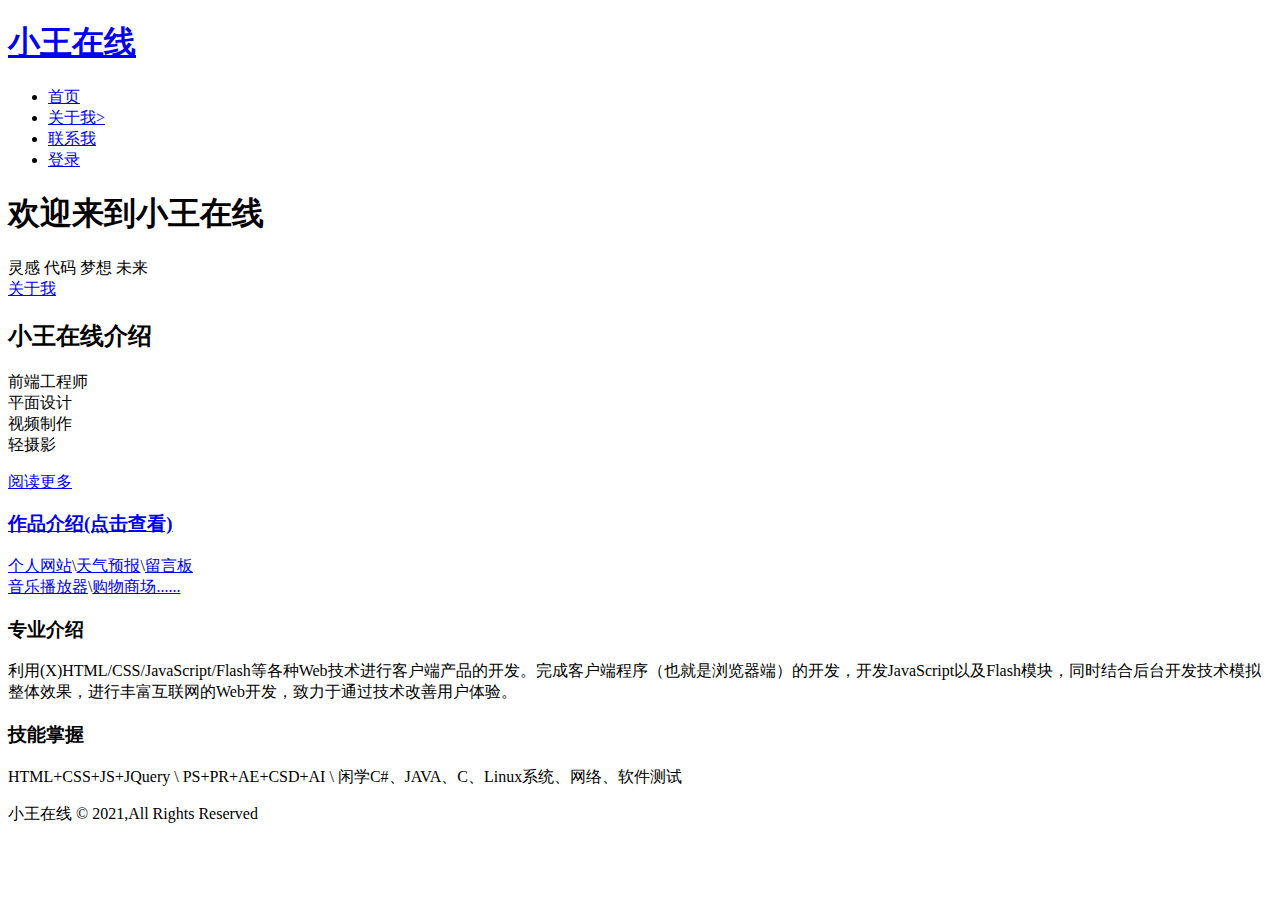
==== index.html @ 5a1388a7 "first push" ====
<!DOCTYPE html>
<html lang="en">
<head>
    <meta charset="UTF-8">
    <meta name="viewport" content="width=device-width, initial-scale=1.0">
   <meta name="description" content="欢迎来到小王在线">
   <meta name="keywords" content="前端编程，小王在线">
   <link rel="stylesheet" href="./css/style.css">
   <link rel="stylesheet" href="./css/font-awesome.min.css">
   <link rel="stylesheet" media="screen and (max-width: 768px)" href="css/mobile.css">
    <title>小王在线|首页</title>
</head>
<body>
    <header>
        <nav id="navbar">
            <div class="container">
                <h1><a href="index.html">小王在线</a></h1>
                <ul>
                    <li><a class="current"  href="index.html">首页</a></li>
                    <li><a href="about.html">关于我></i></a></li>
                    <li><a href="contact.html">联系我</a></li>
                    <li><a href="login.html">登录</a></li>
                </ul>
            </div>
          
        </nav>
        <div id="showcase">
            <div class="container">
                <div class="showcase-content">
                    <h1>
                        欢迎来到<span class="text-primary">小王在线</span>
                    </h1>
                    <div class="Flex">
                        <span>灵感</span>
                        <span>代码</span>
                        <span>梦想</span>
                        <span>未来</span>
                    </div>
                    <a class="btn" href="about.html">关于我</a>
                </div>
            </div>
        </div>
    </header>
    <section id="home-info" class="bg-dark">
        <div class="info-img"></div>
        <div class="info-content">
            <h2><span class="text-primary">小王在线</span>介绍</h2>
            <p>前端工程师<br>平面设计<br>视频制作<br>轻摄影</p>
            <a class="btn btn-light" href="about.html">阅读更多</a>
        </div>
    </section>
    <setion id="features">
        <div class="box bg-light">
           <a href="作品介绍/index.html"> <i class="fa fa-leanpub fa-3x" aria-hidden="true"></i></a>
            <h3><a href="作品介绍/index.html">作品介绍(点击查看)</a></h3>
            <p><a href="./个人网站/home.html">个人网站</a>\<a href="./天气预报.html">天气预报</a>\<a href="#">留言板</a><br><a href="#">音乐播放器</a>\<a href="#">购物商场......</a></p>  
        </div>
       
        <div class="box bg-primary">
            <i class="fa fa-line-chart fa-3x" aria-hidden="true"></i>
            <h3>专业介绍</h3>
            <p>利用(X)HTML/CSS/JavaScript/Flash等各种Web技术进行客户端产品的开发。完成客户端程序（也就是浏览器端）的开发，开发JavaScript以及Flash模块，同时结合后台开发技术模拟整体效果，进行丰富互联网的Web开发，致力于通过技术改善用户体验。</p>
            
        </div>
        <div class="box bg-light">
            <i class="fa fa-graduation-cap fa-3x" aria-hidden="true"></i>
            <h3>技能掌握</h3>
            <p>HTML+CSS+JS+JQuery    \
                PS+PR+AE+CSD+AI    \
                闲学C#、JAVA、C、Linux系统、网络、软件测试</p>

        </div>
    </setion>
    <div class="clr"></div>
    <footer id="main-footer">
        <p>小王在线 &copy; 2021,All Rights Reserved</p>
    </footer>

</body>
</html>
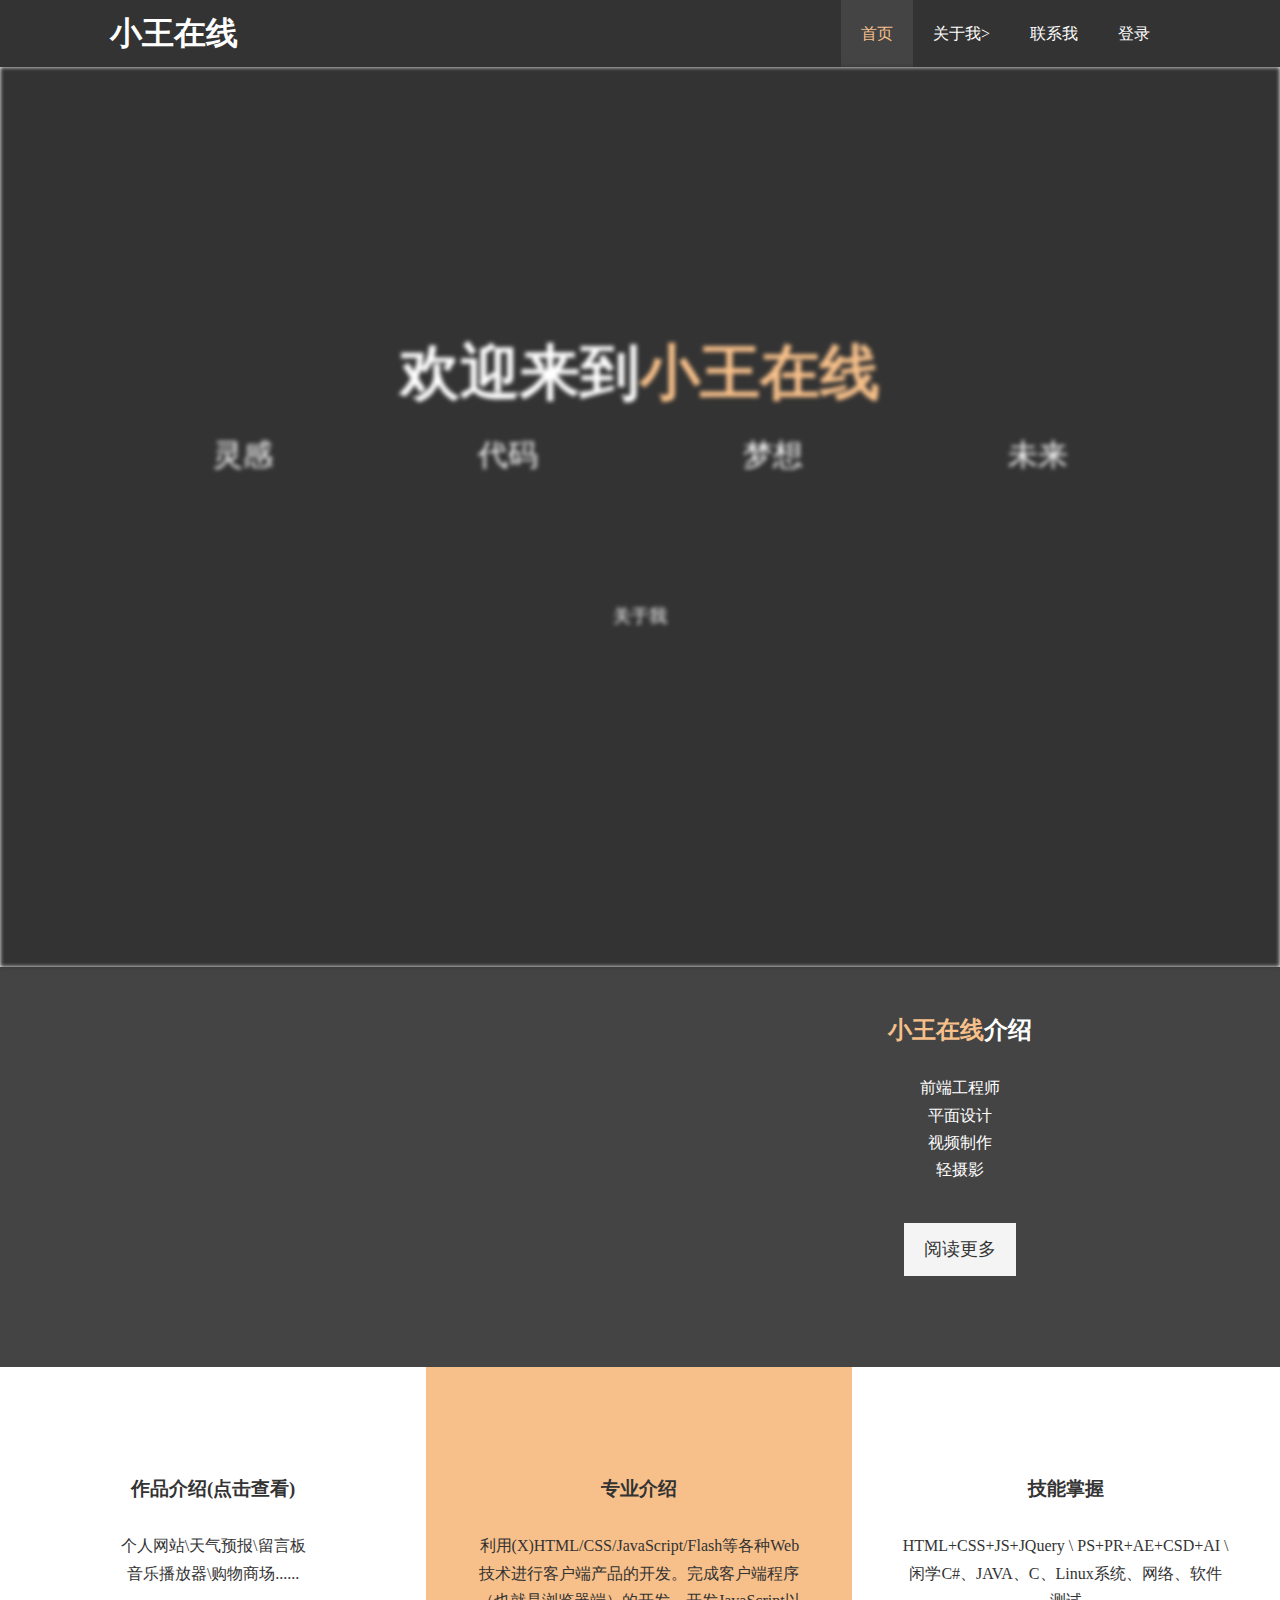
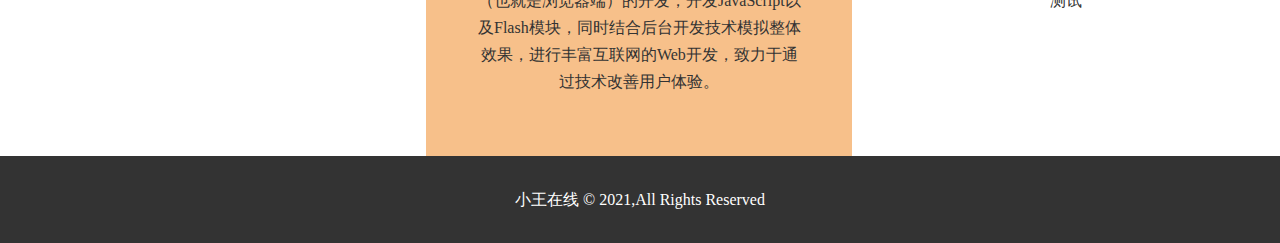
==== commit 547bc863: "Update index.html" ====
--- a/index.html
+++ b/index.html
@@ -24,7 +24,7 @@
             </div>
           
         </nav>
-        <div id="showcase">
+        <div id="showcase" style="background-color:#333;">
             <div class="container">
                 <div class="showcase-content">
                     <h1>
@@ -77,4 +77,4 @@
     </footer>
 
 </body>
-</html>+</html>
--- a/css/style.css
+++ b/css/style.css
@@ -0,0 +1,263 @@
+/* reset */
+*{
+    padding: 0;
+    margin: 0;
+    box-sizing: border-box;
+}
+/* main styling */
+html,body{
+    font-family:'微软雅黑';
+    line-height: 1.7em;
+}
+a{
+    color: #333;
+    text-decoration: none;
+}
+h1,h2,h3{
+    padding-bottom: 20px;
+
+}
+p{
+    margin: 10px 0;
+
+}
+/* utility classes */
+.container{
+    margin: 0 auto;
+    max-width: 1100px;
+    overflow: hidden;
+    padding: 0 20px;
+
+}
+.text-primary{
+    color: #f7c08a;
+}
+.text-white{
+    color: #fff;
+}
+.bg-dark{
+    background: #444;
+    color: #fff;
+}  
+.clr{
+    clear: both;
+}
+.py{
+    padding: 10px 0;
+
+}
+.l-heading{
+    font-size: 40px;
+    padding-top:20px;
+}
+/* navbar */
+#navbar{
+    background-color: #333;
+    color: #fff;
+    overflow: auto;
+}
+#navbar a{
+    color: #fff;
+}
+#navbar h1{
+    float: left;
+    padding-top: 20px;
+}
+#navbar ul{
+    float: right;
+    list-style: none;
+}
+#navbar ul li{
+    float: left;
+}
+#navbar ul li a{
+    display: block;
+    padding: 20px;
+    text-align: center;
+}
+#navbar ul li a:hover,
+#navbar ul li a.current{
+    background-color: #444;
+    color: #f7c08a;
+}
+/* showcase */
+#showcase{
+    height: 100vh;
+    background:url('../img/computer1.jpg');
+    background-size: cover;
+    background-position: center;
+    background-repeat: no-repeat;
+    filter: blur(2px);
+    -webkit-filter: blur(2px);
+    transition: all 1s;
+}
+/* #showcase::after{
+    content: '';
+    display: block;
+   
+} */
+#showcase:hover{
+    filter: blur(0px);
+    -webkit-filter: blur(0px);
+}
+
+#showcase .showcase-content{
+    color: #fff;
+    text-align: center;
+    padding-top: 30vh;   
+    z-index: 1;
+}
+#showcase .showcase-content h1{
+    font-size: 60px;
+    line-height: 1.2em;
+}
+.Flex {
+    display: flex;
+    flex-wrap: wrap;
+    margin-bottom: 110px;
+
+}
+.Flex span{
+    font-size: 30px;
+    line-height: 1.7em;
+    flex: 1;    
+    
+}
+.btn{
+    display: inline-block;
+    font-size: 18px;
+    color: #fff;
+    background-color: #333;
+    padding: 13px 20px;
+    border: none;
+    transition: all 1s;
+}
+.btn:hover{
+    background: #f7c08a;
+}
+.btn-light{
+    background: #f4f4f4;
+    color: #333;
+}
+/* home-info */
+#home-info{
+    height: 400px;
+
+}
+#home-info .info-img{
+    float: left;
+    width: 50%;
+    background: url(../img/infoimg.jpg) no-repeat center center/cover;
+    height: 100%;
+
+}
+#home-info .info-content{
+    float: right;
+    width: 50%;
+    text-align: center;
+    height: 100%;
+    padding: 50px 30px;
+    overflow: hidden;
+}
+#home-info .info-content p{
+    padding-bottom: 30px;
+}
+/* features */
+
+.box{
+    float: left;
+    width: 33.3%;
+    padding: 50px;
+    text-align: center;
+
+}
+.box i{
+    margin-bottom: 10px;
+
+}
+.bg-light{
+    background-color: #fff;
+    color: #333;
+
+}
+.bg-primary{
+    background: #f7c08a;
+    color: #333;
+} 
+/* about-info */
+#about-info .info-left{
+    float: left;
+    width: 50%;
+    height: 100%;
+
+}
+#about-info .info-right{
+    float: right;
+    width: 50%;
+    height: 100%;
+    
+}
+#about-info .info-right .Blur{
+    display: block;
+    width: 80%;
+    margin: 0 auto;
+    border-radius: 50%;
+}
+
+/* testimonals */
+#testimonials{
+    height: 600px;
+    padding-top: 100px;
+    background: url('../img/computer3.jpg') no-repeat center center/cover;
+}
+#testimonials h2{
+    color: #fff;
+    text-align: center;
+    padding-bottom: 40px;
+
+}
+#testimonials .testimonial{
+    padding: 20px;
+    margin-bottom: 40px;
+    border-radius: 5px;
+    opacity: 0.9;
+}
+#testimonials .testimonial img{
+    width: 100px;
+    height: 100px;
+    border-radius: 50%;
+    float: left;
+    margin-right: 20px;
+    
+}
+
+#contact-form .form-group{
+    margin-bottom:20px;
+}
+#contact-form label{
+    display: block;
+    margin-bottom:5px;
+}
+#contact-form input,
+#contact-form textarea{
+    width:100%;
+    padding:10px;
+
+
+    border:1px #ddd solid;
+}
+#contact-form textarea{
+    height:200px;
+}
+#contact-form input:focus,
+#contact-form textarea:focus{
+    outline:none;
+    border-color:#f7c08a;
+}
+/* footer */
+#main-footer{
+    text-align:center;
+    background:#333;
+    color:#fff;
+    padding:20px;
+}--- a/css/mobile.css
+++ b/css/mobile.css
@@ -0,0 +1,50 @@
+/* navbar */
+#navbar h1{
+    float:none;
+    text-align: center;
+}
+#navbar ul,
+#navbar ul li{
+    float:none;
+}
+#navbar ul li a{
+    padding:5px;
+    border-bottom:#444 dotted 1px;
+}
+/* showcase */
+#showcase .showcase-content{
+    padding-top:70px;
+    padding-bottom:30px;
+}
+#showcase .showcase-content h1{
+    font-size:40px;
+}
+/* home-info */
+#home-info .info-img{
+    display:none;
+}
+#home-info .info-content{
+    width:100%;
+}
+
+/* features */
+.box{
+    float:none;
+    width:100%;
+}
+/* about-info */
+#about-info .info-left,
+#about-info .info-right{
+    float:none;
+    width:100%;
+}
+.l-heading{
+    text-align: center;
+}
+#about-info .info-right{
+    margin-top:30px;
+}
+/* contact-info */
+#contact-info .box{
+    border-bottom:gray dotted 1px;
+}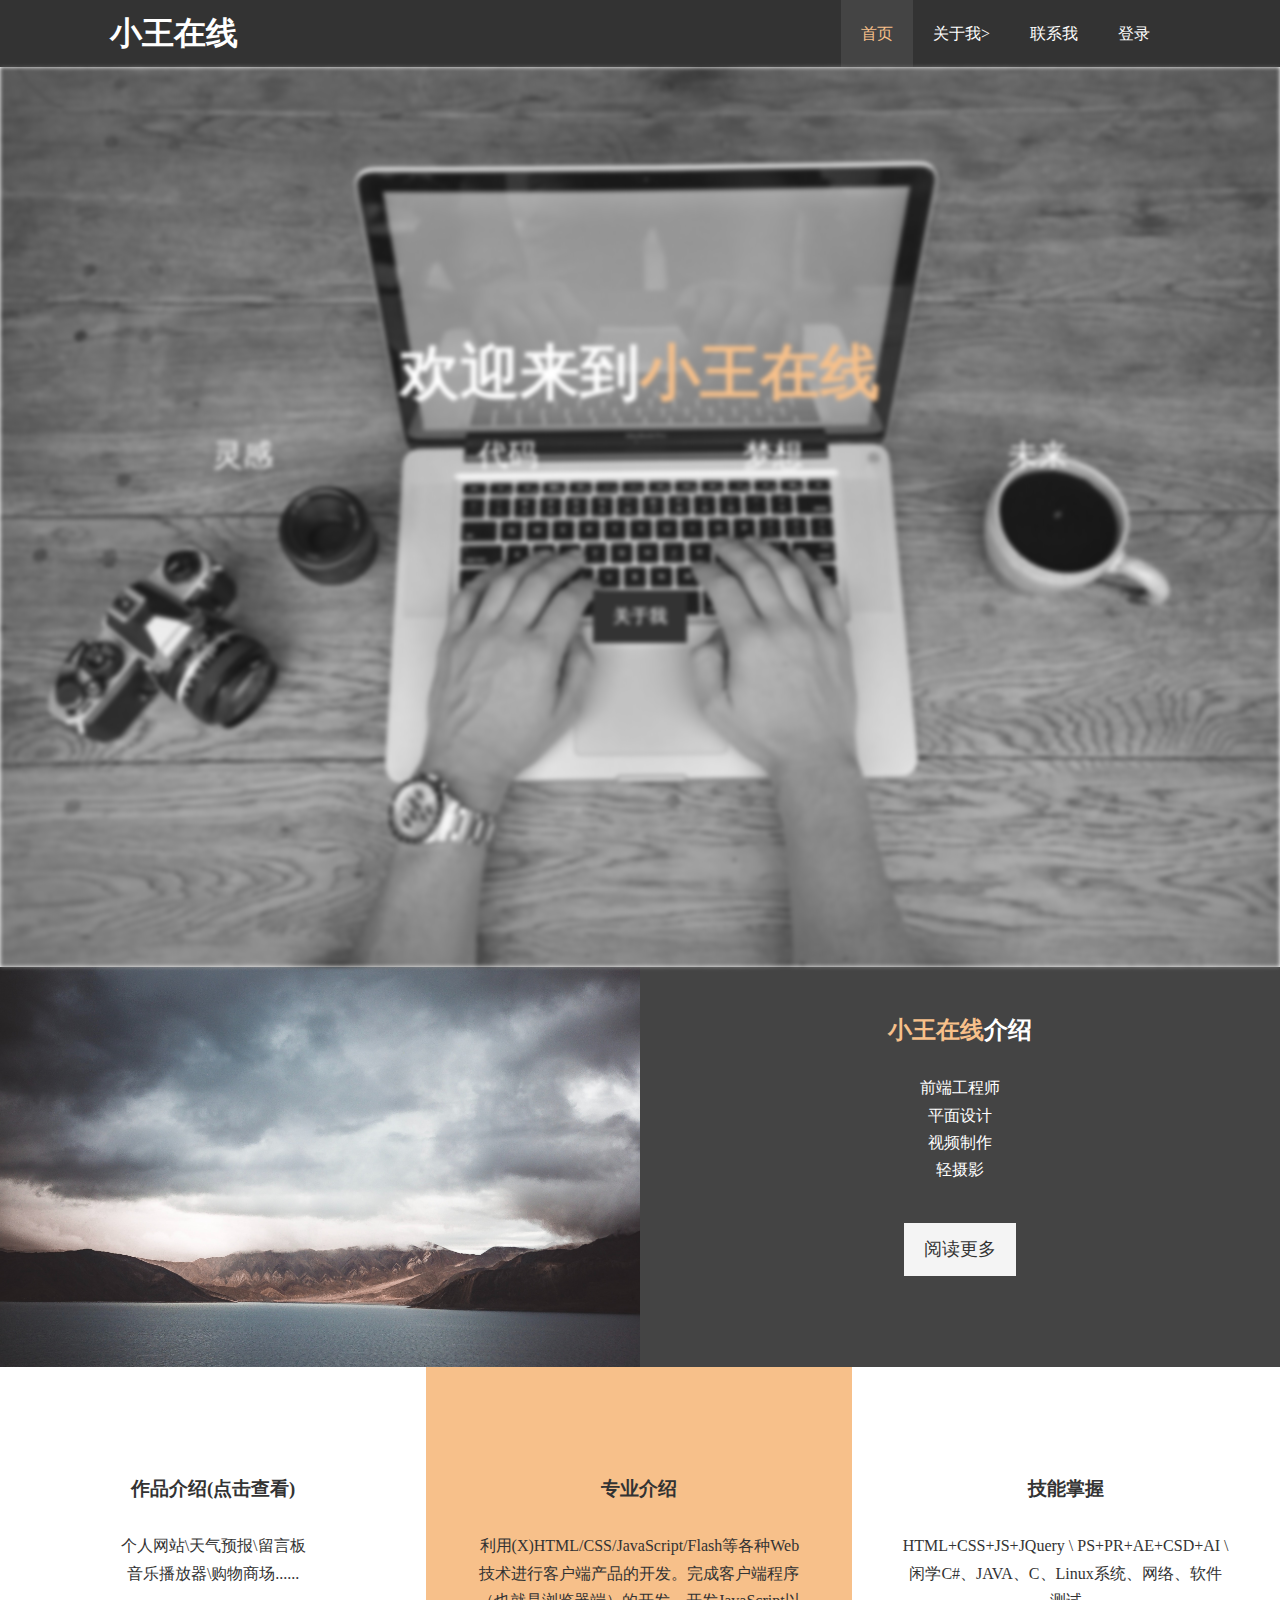
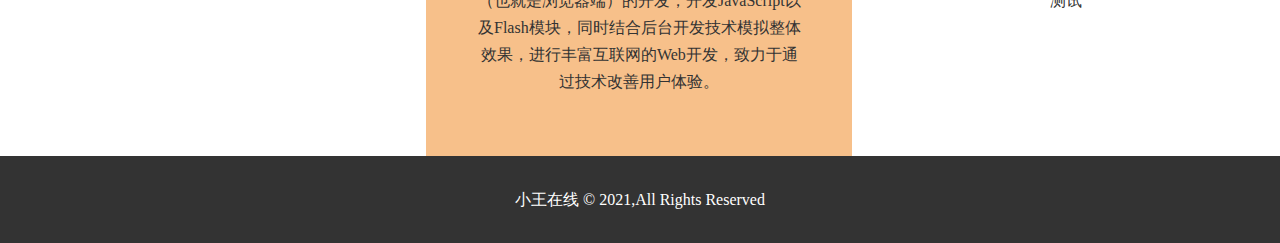
==== commit 1437f509: "Update index.html" ====
--- a/index.html
+++ b/index.html
@@ -24,7 +24,7 @@
             </div>
           
         </nav>
-        <div id="showcase" style="background-color:#333;">
+        <div id="showcase" style="background-color:#444;">
             <div class="container">
                 <div class="showcase-content">
                     <h1>
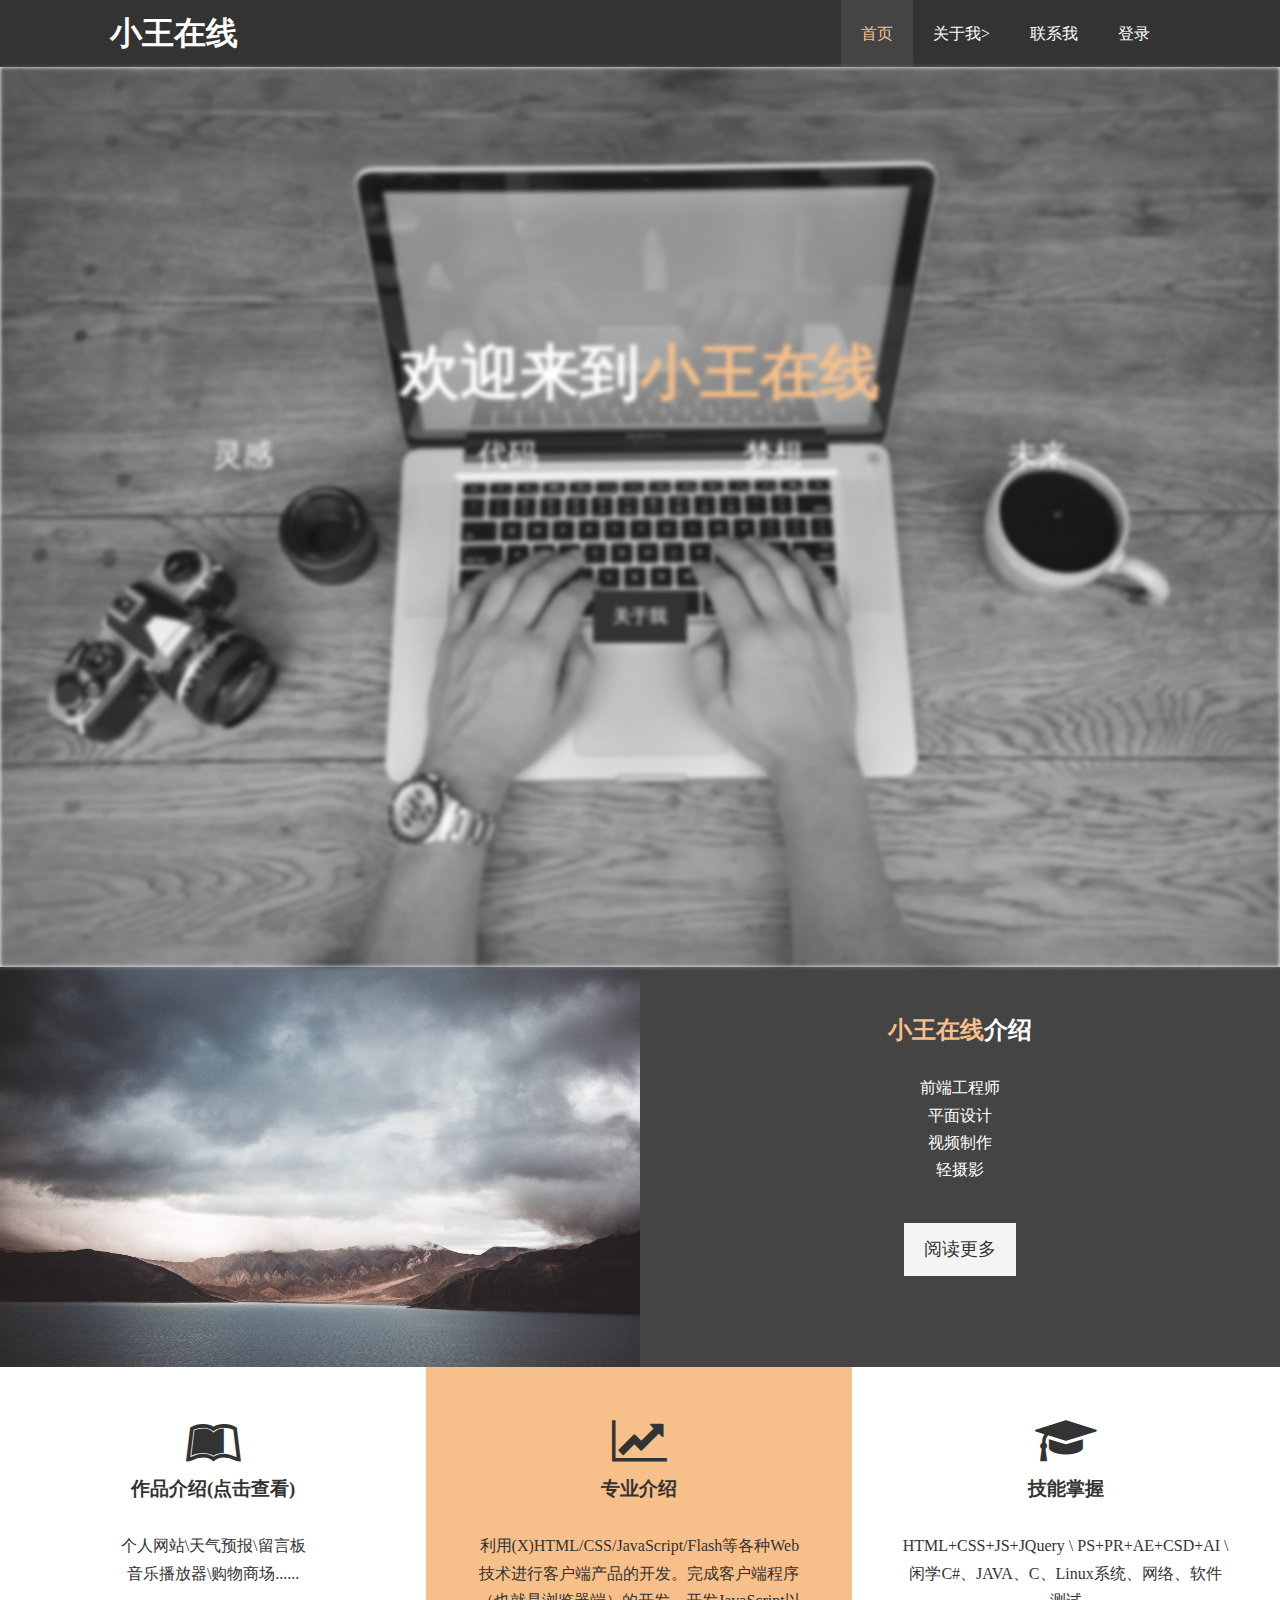
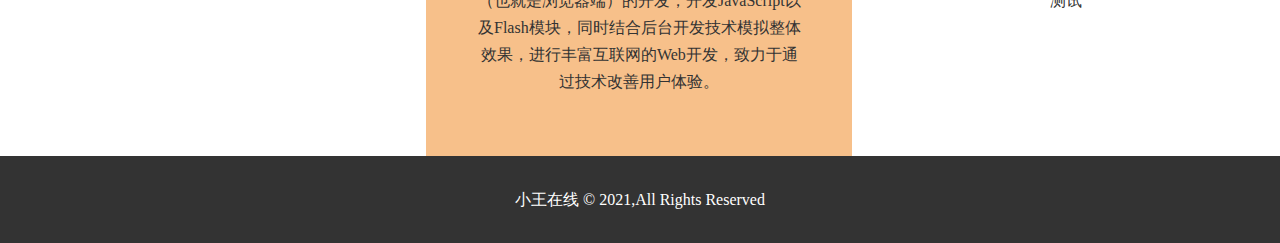
==== commit 7afe93a2: "Update index.html" ====
--- a/index.html
+++ b/index.html
@@ -24,7 +24,7 @@
             </div>
           
         </nav>
-        <div id="showcase" style="background-color:#444;">
+        <div id="showcase">
             <div class="container">
                 <div class="showcase-content">
                     <h1>
--- a/css/style.css
+++ b/css/style.css
@@ -260,4 +260,4 @@
     background:#333;
     color:#fff;
     padding:20px;
-}+}
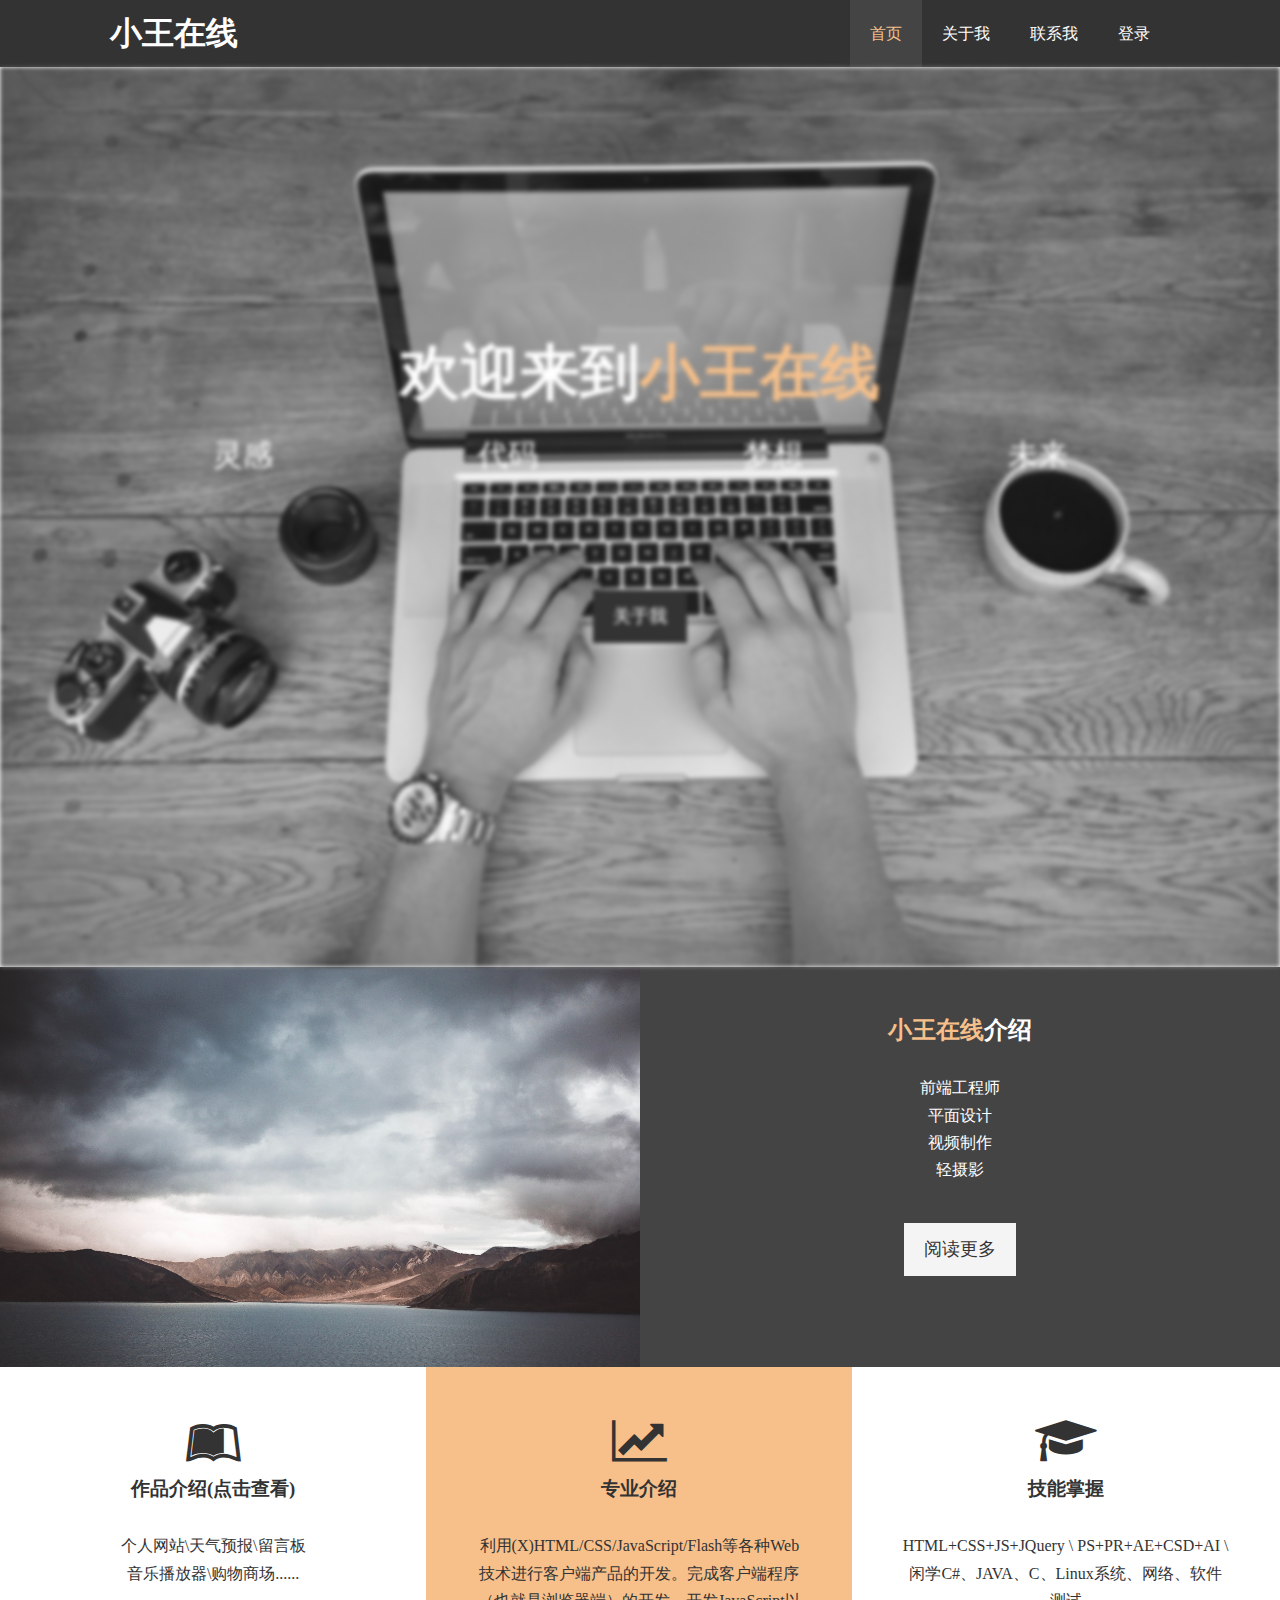
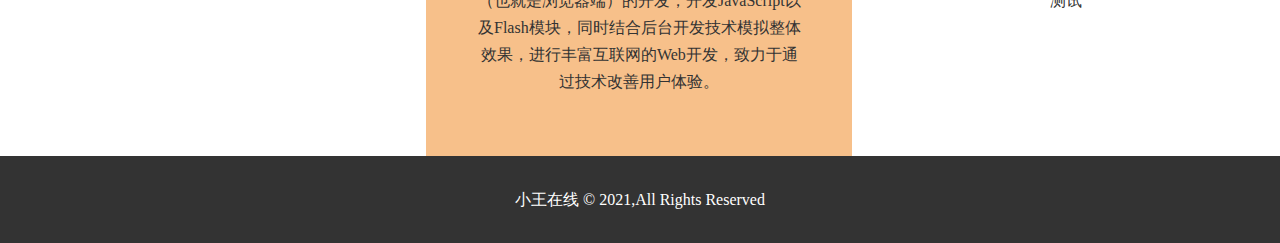
==== commit 56fa3877: "Update index.html" ====
--- a/index.html
+++ b/index.html
@@ -17,7 +17,7 @@
                 <h1><a href="index.html">小王在线</a></h1>
                 <ul>
                     <li><a class="current"  href="index.html">首页</a></li>
-                    <li><a href="about.html">关于我></i></a></li>
+                    <li><a href="about.html">关于我</i></a></li>
                     <li><a href="contact.html">联系我</a></li>
                     <li><a href="login.html">登录</a></li>
                 </ul>
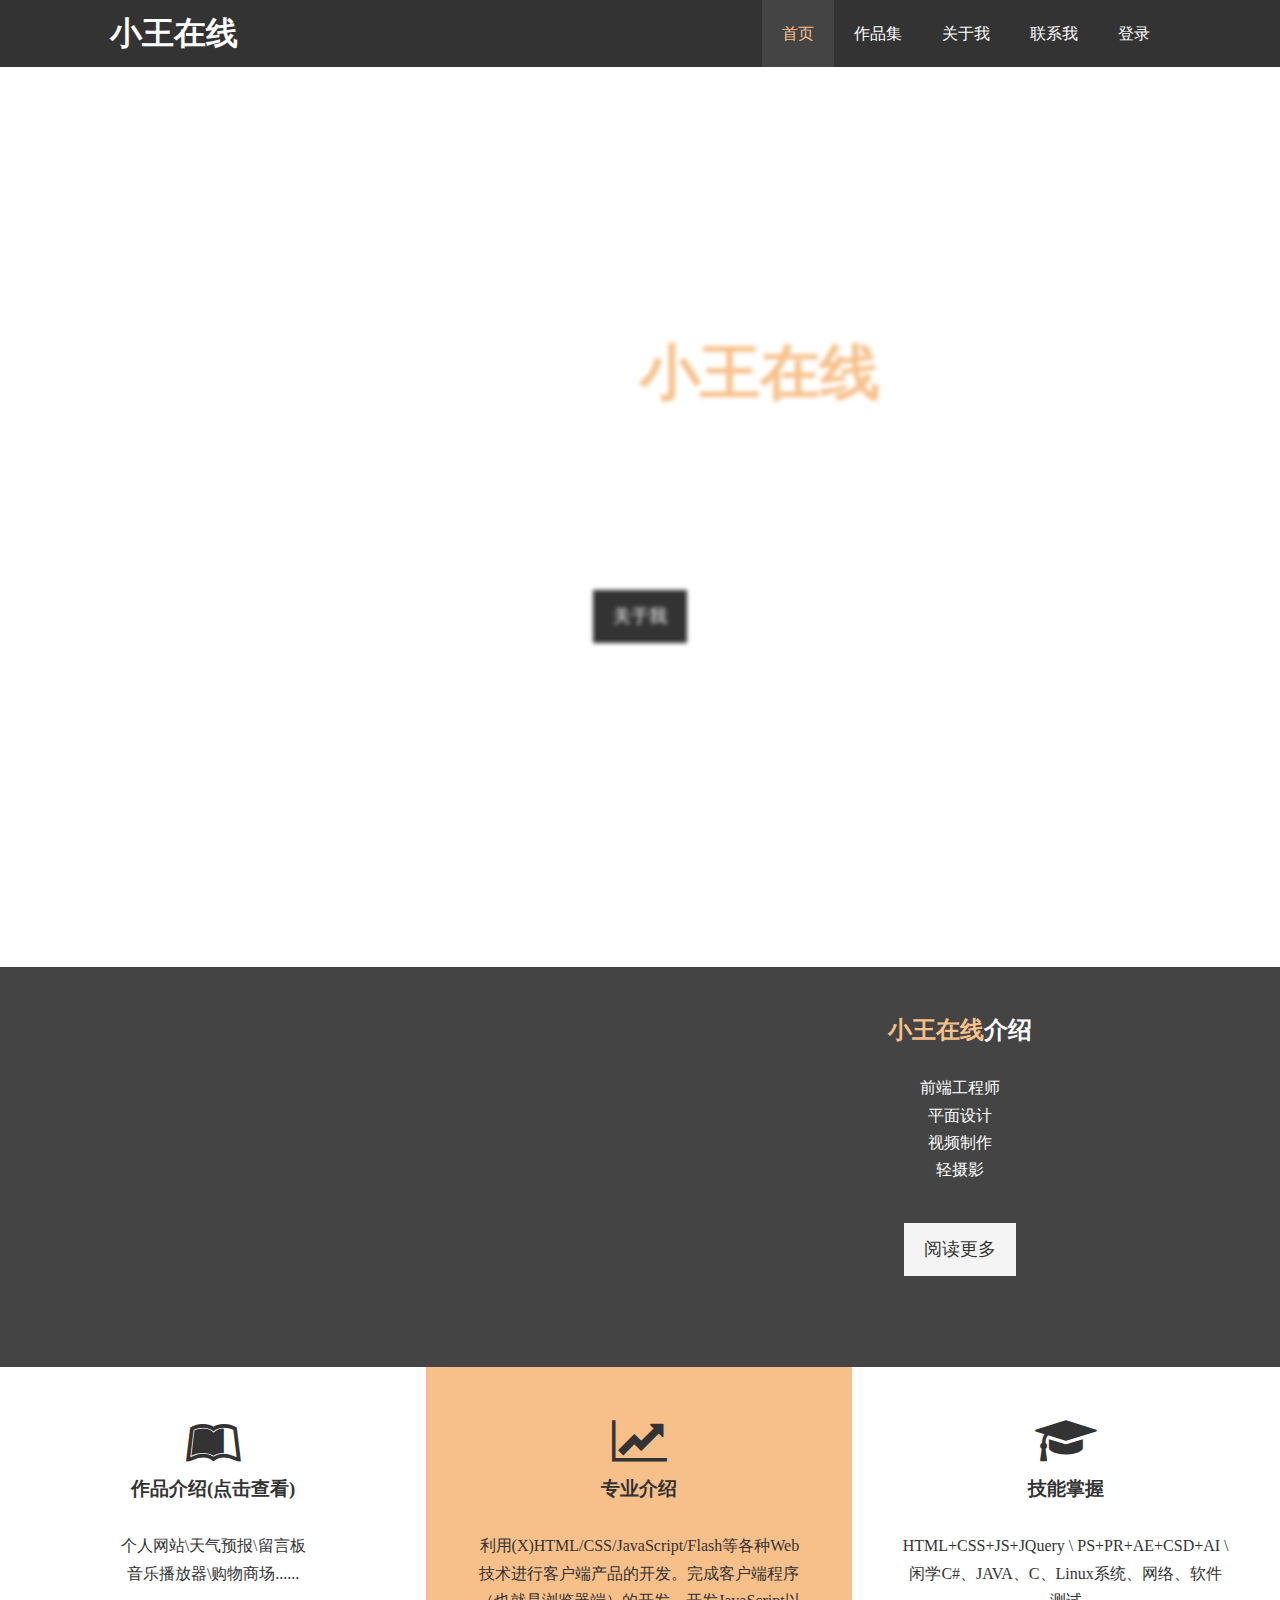
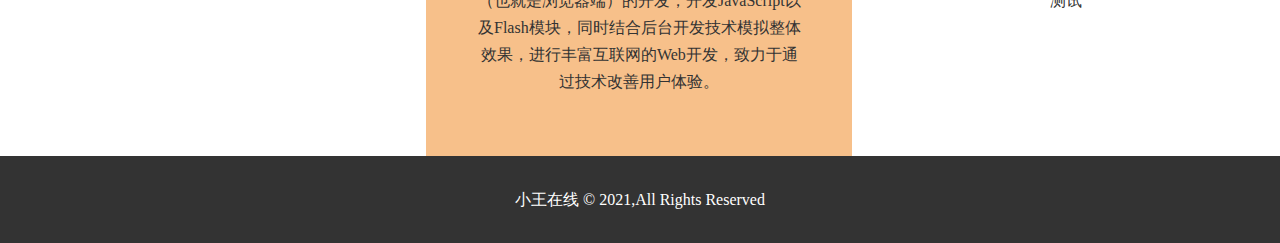
==== commit 2348b96f: "a_作品集" ====
--- a/index.html
+++ b/index.html
@@ -17,6 +17,7 @@
                 <h1><a href="index.html">小王在线</a></h1>
                 <ul>
                     <li><a class="current"  href="index.html">首页</a></li>
+                    <li><a href="workCollection.html">作品集</a></li>
                     <li><a href="about.html">关于我</i></a></li>
                     <li><a href="contact.html">联系我</a></li>
                     <li><a href="login.html">登录</a></li>
@@ -53,14 +54,14 @@
         <div class="box bg-light">
            <a href="作品介绍/index.html"> <i class="fa fa-leanpub fa-3x" aria-hidden="true"></i></a>
             <h3><a href="作品介绍/index.html">作品介绍(点击查看)</a></h3>
-            <p><a href="./个人网站/home.html">个人网站</a>\<a href="./天气预报.html">天气预报</a>\<a href="#">留言板</a><br><a href="#">音乐播放器</a>\<a href="#">购物商场......</a></p>  
+            <p><a href="./个人网站/home.html">个人网站</a>\<a href="./天气预报.html">天气预报</a>\<a href="#">留言板</a><br><a href="#">音乐播放器</a>\<a href="#">购物商场......</a></p>
         </div>
-       
+
         <div class="box bg-primary">
             <i class="fa fa-line-chart fa-3x" aria-hidden="true"></i>
             <h3>专业介绍</h3>
             <p>利用(X)HTML/CSS/JavaScript/Flash等各种Web技术进行客户端产品的开发。完成客户端程序（也就是浏览器端）的开发，开发JavaScript以及Flash模块，同时结合后台开发技术模拟整体效果，进行丰富互联网的Web开发，致力于通过技术改善用户体验。</p>
-            
+
         </div>
         <div class="box bg-light">
             <i class="fa fa-graduation-cap fa-3x" aria-hidden="true"></i>
--- a/css/style.css
+++ b/css/style.css
@@ -83,7 +83,7 @@
 /* showcase */
 #showcase{
     height: 100vh;
-    background:url('../img/computer1.jpg');
+    background:url('https://ae01.alicdn.com/kf/Hf1af481a5f254ceeb0e805c1621c0004L.jpg');
     background-size: cover;
     background-position: center;
     background-repeat: no-repeat;
@@ -147,7 +147,7 @@
 #home-info .info-img{
     float: left;
     width: 50%;
-    background: url(../img/infoimg.jpg) no-repeat center center/cover;
+    background: url(https://ae01.alicdn.com/kf/Hc28f003b50f6434c8c8b1adbdd537848e.jpg) no-repeat center center/cover;
     height: 100%;
 
 }
@@ -208,7 +208,7 @@
 #testimonials{
     height: 600px;
     padding-top: 100px;
-    background: url('../img/computer3.jpg') no-repeat center center/cover;
+    background: url('https://ae01.alicdn.com/kf/Hb0460e34a4bf477d8fe691c1de8aada6y.jpg') no-repeat center center/cover;
 }
 #testimonials h2{
     color: #fff;
